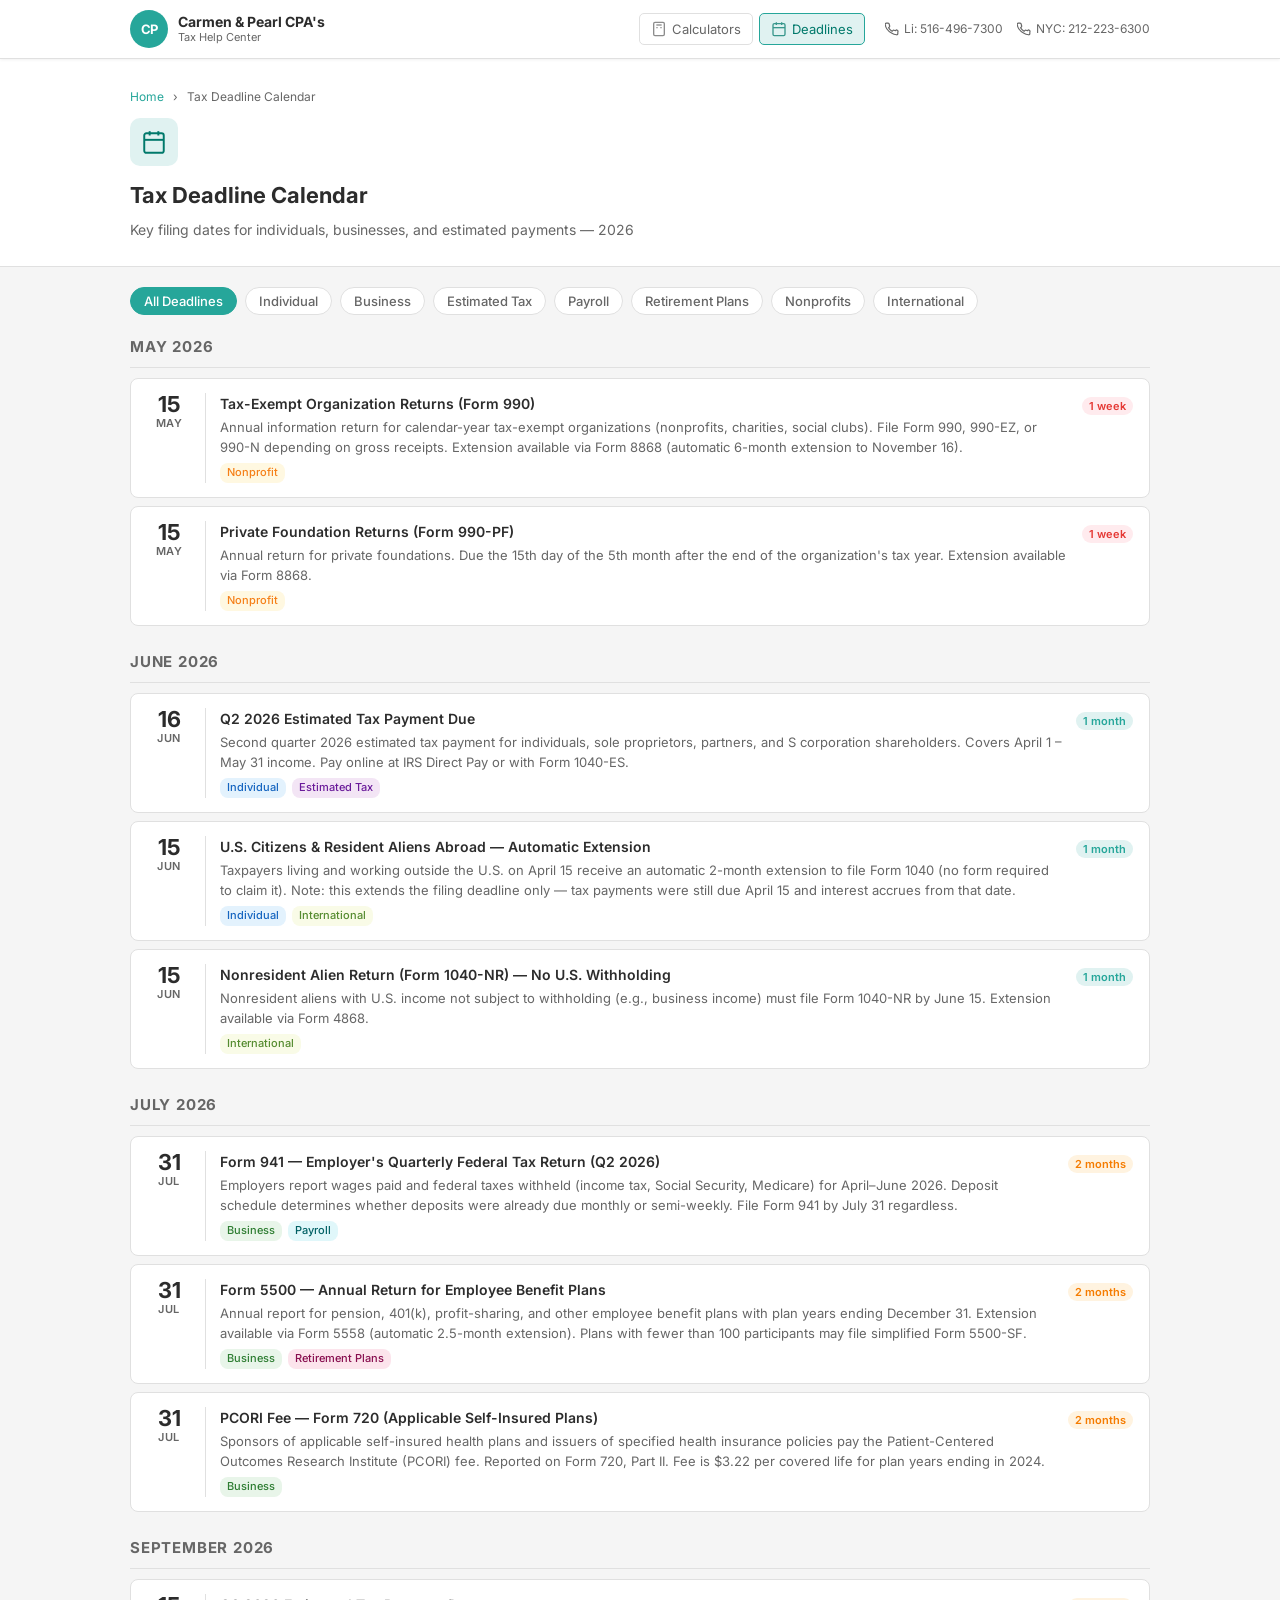
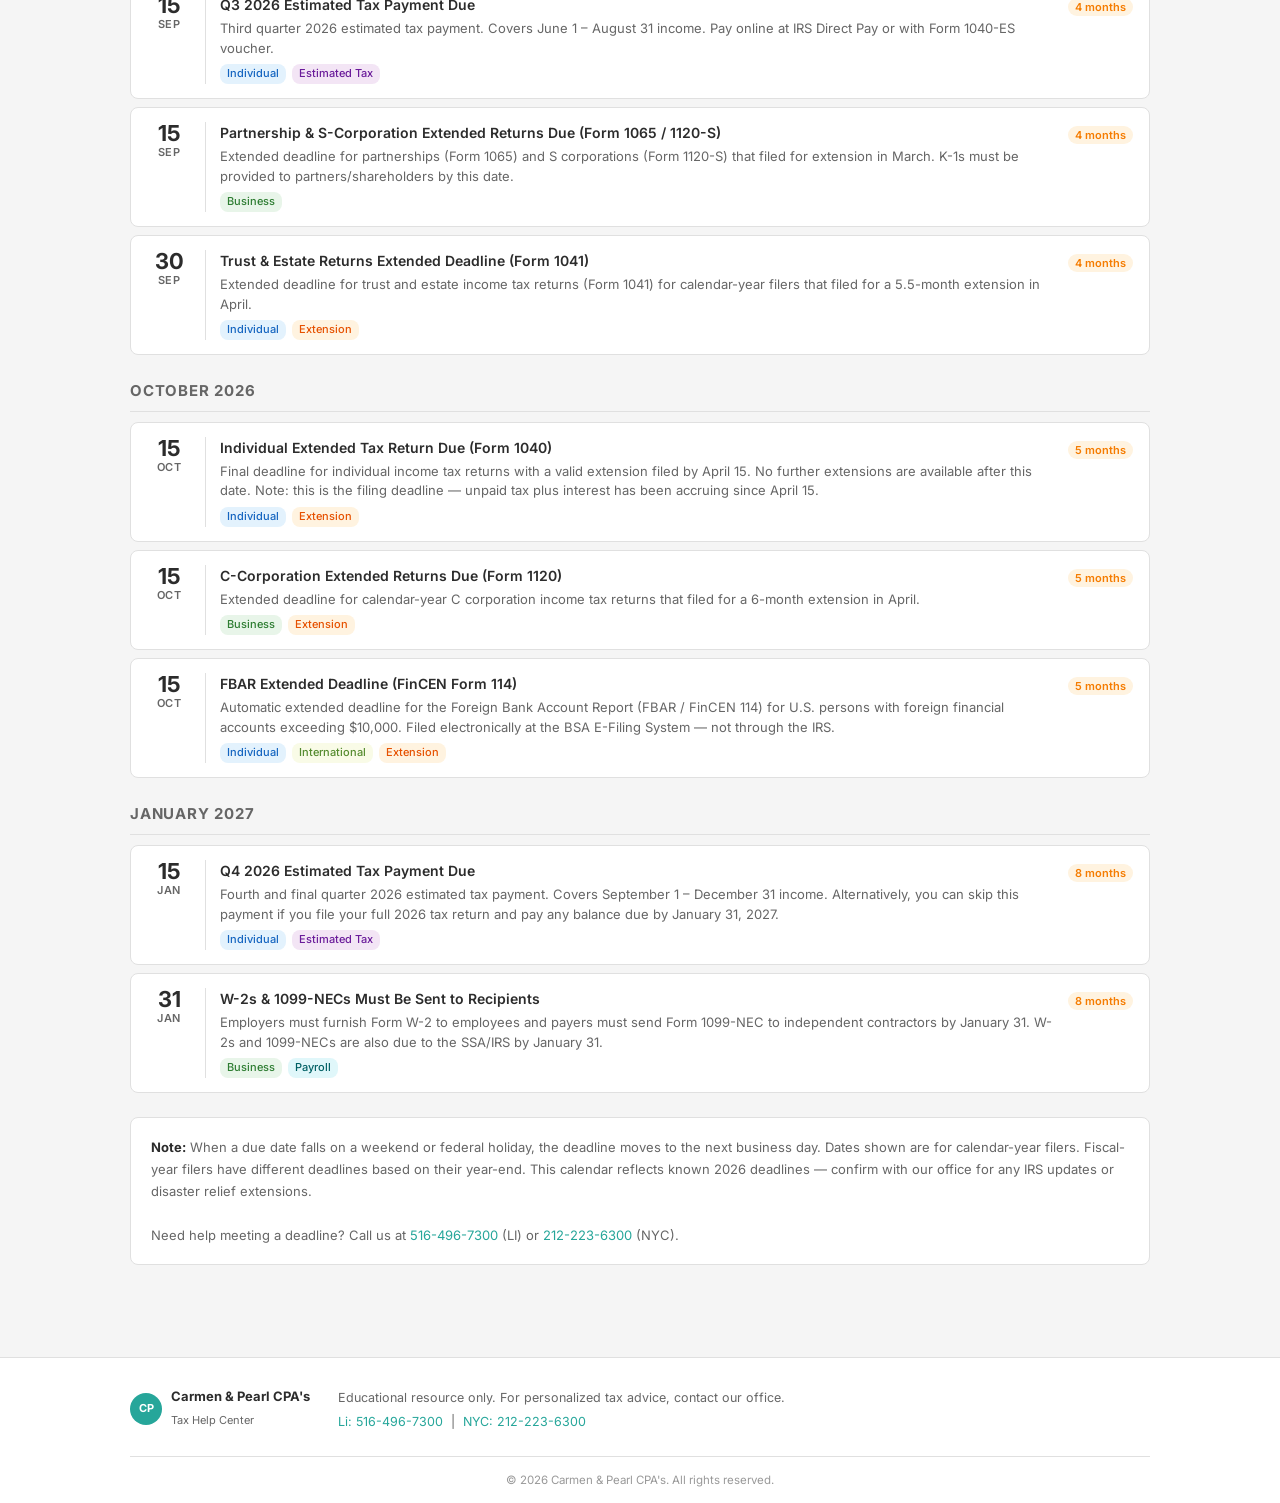
==== deadlines.html @ 605d5547 "Initial commit: Carmen & Pearl CPA's Tax Help Center Full static site — 11 pages, 73 Q&As, 4 interac" ====
<!DOCTYPE html>
<html lang="en">
<head>
  <meta charset="UTF-8">
  <meta name="viewport" content="width=device-width, initial-scale=1.0">
  <title>Tax Deadlines | Carmen & Pearl CPA's</title>
  <link rel="preconnect" href="https://fonts.googleapis.com">
  <link href="https://fonts.googleapis.com/css2?family=Inter:ital,wght@0,400;0,500;0,600;0,700;1,400&display=swap" rel="stylesheet">
  <link rel="stylesheet" href="css/styles.css">
</head>
<body>
  <header class="site-header">
    <div class="header-inner">
      <a href="index.html" class="header-logo">
        <div class="logo-mark">CP</div>
        <div class="logo-text"><span class="logo-name">Carmen &amp; Pearl CPA's</span><span class="logo-tagline">Tax Help Center</span></div>
      </a>
      <nav class="header-nav">
        <a href="calculators.html" class="nav-link"><svg width="16" height="16" viewBox="0 0 24 24" fill="none" stroke="currentColor" stroke-width="2"><rect x="4" y="2" width="16" height="20" rx="2"/><line x1="8" y1="6" x2="16" y2="6"/><line x1="8" y1="10" x2="10" y2="10"/><line x1="14" y1="10" x2="16" y2="10"/></svg> Calculators</a>
        <a href="deadlines.html" class="nav-link" style="background:var(--primary-light);color:var(--primary-dark);border-color:var(--primary)"><svg width="16" height="16" viewBox="0 0 24 24" fill="none" stroke="currentColor" stroke-width="2"><rect x="3" y="4" width="18" height="18" rx="2"/><line x1="16" y1="2" x2="16" y2="6"/><line x1="8" y1="2" x2="8" y2="6"/><line x1="3" y1="10" x2="21" y2="10"/></svg> Deadlines</a>
      </nav>
      <div class="header-phones">
        <a href="tel:5164967300" class="phone-link"><svg width="14" height="14" viewBox="0 0 24 24" fill="none" stroke="currentColor" stroke-width="2"><path d="M22 16.92v3a2 2 0 01-2.18 2 19.79 19.79 0 01-8.63-3.07A19.5 19.5 0 013.32 12a19.79 19.79 0 01-3.07-8.67A2 2 0 012.23 2h3a2 2 0 012 1.72c.127.96.361 1.903.7 2.81a2 2 0 01-.45 2.11L6.09 9.91a16 16 0 006 6l1.27-1.27a2 2 0 012.11-.45c.907.339 1.85.573 2.81.7A2 2 0 0122 16.92z"/></svg> Li: 516-496-7300</a>
        <a href="tel:2122236300" class="phone-link"><svg width="14" height="14" viewBox="0 0 24 24" fill="none" stroke="currentColor" stroke-width="2"><path d="M22 16.92v3a2 2 0 01-2.18 2 19.79 19.79 0 01-8.63-3.07A19.5 19.5 0 013.32 12a19.79 19.79 0 01-3.07-8.67A2 2 0 012.23 2h3a2 2 0 012 1.72c.127.96.361 1.903.7 2.81a2 2 0 01-.45 2.11L6.09 9.91a16 16 0 006 6l1.27-1.27a2 2 0 012.11-.45c.907.339 1.85.573 2.81.7A2 2 0 0122 16.92z"/></svg> NYC: 212-223-6300</a>
      </div>
    </div>
  </header>

  <div class="page-hero">
    <div class="container">
      <div class="breadcrumb"><a href="index.html">Home</a> <span>›</span> Tax Deadline Calendar</div>
      <div class="page-hero-icon"><svg width="26" height="26" viewBox="0 0 24 24" fill="none" stroke="currentColor" stroke-width="1.8"><rect x="3" y="4" width="18" height="18" rx="2"/><line x1="16" y1="2" x2="16" y2="6"/><line x1="8" y1="2" x2="8" y2="6"/><line x1="3" y1="10" x2="21" y2="10"/></svg></div>
      <h1>Tax Deadline Calendar</h1>
      <p>Key filing dates for individuals, businesses, and estimated payments — 2026</p>
    </div>
  </div>

  <main class="deadlines-page">
    <div class="container">

      <div class="deadlines-filter">
        <button class="filter-btn active" onclick="filterDeadlines('all', this)">All Deadlines</button>
        <button class="filter-btn" onclick="filterDeadlines('individual', this)">Individual</button>
        <button class="filter-btn" onclick="filterDeadlines('business', this)">Business</button>
        <button class="filter-btn" onclick="filterDeadlines('estimated', this)">Estimated Tax</button>
        <button class="filter-btn" onclick="filterDeadlines('payroll', this)">Payroll</button>
        <button class="filter-btn" onclick="filterDeadlines('retirement', this)">Retirement Plans</button>
        <button class="filter-btn" onclick="filterDeadlines('nonprofit', this)">Nonprofits</button>
        <button class="filter-btn" onclick="filterDeadlines('international', this)">International</button>
      </div>

      <!-- MAY 2026 -->
      <div class="deadlines-month">
        <h2>May 2026</h2>

        <div class="full-deadline-card">
          <div class="fdl-date"><div class="fdl-day">15</div><div class="fdl-month">May</div></div>
          <div class="fdl-divider"></div>
          <div class="fdl-content">
            <h3>Tax-Exempt Organization Returns (Form 990)</h3>
            <p>Annual information return for calendar-year tax-exempt organizations (nonprofits, charities, social clubs). File Form 990, 990-EZ, or 990-N depending on gross receipts. Extension available via Form 8868 (automatic 6-month extension to November 16).</p>
            <div class="fdl-tags">
              <span class="fdl-tag nonprofit">Nonprofit</span>
            </div>
          </div>
          <div class="fdl-urgency"><span class="deadline-badge urgent">1 week</span></div>
        </div>

        <div class="full-deadline-card">
          <div class="fdl-date"><div class="fdl-day">15</div><div class="fdl-month">May</div></div>
          <div class="fdl-divider"></div>
          <div class="fdl-content">
            <h3>Private Foundation Returns (Form 990-PF)</h3>
            <p>Annual return for private foundations. Due the 15th day of the 5th month after the end of the organization's tax year. Extension available via Form 8868.</p>
            <div class="fdl-tags">
              <span class="fdl-tag nonprofit">Nonprofit</span>
            </div>
          </div>
          <div class="fdl-urgency"><span class="deadline-badge urgent">1 week</span></div>
        </div>
      </div>

      <!-- JUNE 2026 -->
      <div class="deadlines-month">
        <h2>June 2026</h2>

        <div class="full-deadline-card">
          <div class="fdl-date"><div class="fdl-day">16</div><div class="fdl-month">Jun</div></div>
          <div class="fdl-divider"></div>
          <div class="fdl-content">
            <h3>Q2 2026 Estimated Tax Payment Due</h3>
            <p>Second quarter 2026 estimated tax payment for individuals, sole proprietors, partners, and S corporation shareholders. Covers April 1 – May 31 income. Pay online at IRS Direct Pay or with Form 1040-ES.</p>
            <div class="fdl-tags">
              <span class="fdl-tag individual">Individual</span>
              <span class="fdl-tag estimated">Estimated Tax</span>
            </div>
          </div>
          <div class="fdl-urgency"><span class="deadline-badge soon">1 month</span></div>
        </div>

        <div class="full-deadline-card">
          <div class="fdl-date"><div class="fdl-day">15</div><div class="fdl-month">Jun</div></div>
          <div class="fdl-divider"></div>
          <div class="fdl-content">
            <h3>U.S. Citizens &amp; Resident Aliens Abroad — Automatic Extension</h3>
            <p>Taxpayers living and working outside the U.S. on April 15 receive an automatic 2-month extension to file Form 1040 (no form required to claim it). Note: this extends the filing deadline only — tax payments were still due April 15 and interest accrues from that date.</p>
            <div class="fdl-tags">
              <span class="fdl-tag individual">Individual</span>
              <span class="fdl-tag international">International</span>
            </div>
          </div>
          <div class="fdl-urgency"><span class="deadline-badge soon">1 month</span></div>
        </div>

        <div class="full-deadline-card">
          <div class="fdl-date"><div class="fdl-day">15</div><div class="fdl-month">Jun</div></div>
          <div class="fdl-divider"></div>
          <div class="fdl-content">
            <h3>Nonresident Alien Return (Form 1040-NR) — No U.S. Withholding</h3>
            <p>Nonresident aliens with U.S. income not subject to withholding (e.g., business income) must file Form 1040-NR by June 15. Extension available via Form 4868.</p>
            <div class="fdl-tags">
              <span class="fdl-tag international">International</span>
            </div>
          </div>
          <div class="fdl-urgency"><span class="deadline-badge soon">1 month</span></div>
        </div>
      </div>

      <!-- JULY 2026 -->
      <div class="deadlines-month">
        <h2>July 2026</h2>

        <div class="full-deadline-card">
          <div class="fdl-date"><div class="fdl-day">31</div><div class="fdl-month">Jul</div></div>
          <div class="fdl-divider"></div>
          <div class="fdl-content">
            <h3>Form 941 — Employer's Quarterly Federal Tax Return (Q2 2026)</h3>
            <p>Employers report wages paid and federal taxes withheld (income tax, Social Security, Medicare) for April–June 2026. Deposit schedule determines whether deposits were already due monthly or semi-weekly. File Form 941 by July 31 regardless.</p>
            <div class="fdl-tags">
              <span class="fdl-tag business">Business</span>
              <span class="fdl-tag payroll">Payroll</span>
            </div>
          </div>
          <div class="fdl-urgency"><span class="deadline-badge warning">2 months</span></div>
        </div>

        <div class="full-deadline-card">
          <div class="fdl-date"><div class="fdl-day">31</div><div class="fdl-month">Jul</div></div>
          <div class="fdl-divider"></div>
          <div class="fdl-content">
            <h3>Form 5500 — Annual Return for Employee Benefit Plans</h3>
            <p>Annual report for pension, 401(k), profit-sharing, and other employee benefit plans with plan years ending December 31. Extension available via Form 5558 (automatic 2.5-month extension). Plans with fewer than 100 participants may file simplified Form 5500-SF.</p>
            <div class="fdl-tags">
              <span class="fdl-tag business">Business</span>
              <span class="fdl-tag retirement">Retirement Plans</span>
            </div>
          </div>
          <div class="fdl-urgency"><span class="deadline-badge warning">2 months</span></div>
        </div>

        <div class="full-deadline-card">
          <div class="fdl-date"><div class="fdl-day">31</div><div class="fdl-month">Jul</div></div>
          <div class="fdl-divider"></div>
          <div class="fdl-content">
            <h3>PCORI Fee — Form 720 (Applicable Self-Insured Plans)</h3>
            <p>Sponsors of applicable self-insured health plans and issuers of specified health insurance policies pay the Patient-Centered Outcomes Research Institute (PCORI) fee. Reported on Form 720, Part II. Fee is $3.22 per covered life for plan years ending in 2024.</p>
            <div class="fdl-tags">
              <span class="fdl-tag business">Business</span>
            </div>
          </div>
          <div class="fdl-urgency"><span class="deadline-badge warning">2 months</span></div>
        </div>
      </div>

      <!-- SEPTEMBER 2026 -->
      <div class="deadlines-month">
        <h2>September 2026</h2>

        <div class="full-deadline-card">
          <div class="fdl-date"><div class="fdl-day">15</div><div class="fdl-month">Sep</div></div>
          <div class="fdl-divider"></div>
          <div class="fdl-content">
            <h3>Q3 2026 Estimated Tax Payment Due</h3>
            <p>Third quarter 2026 estimated tax payment. Covers June 1 – August 31 income. Pay online at IRS Direct Pay or with Form 1040-ES voucher.</p>
            <div class="fdl-tags">
              <span class="fdl-tag individual">Individual</span>
              <span class="fdl-tag estimated">Estimated Tax</span>
            </div>
          </div>
          <div class="fdl-urgency"><span class="deadline-badge warning">4 months</span></div>
        </div>

        <div class="full-deadline-card">
          <div class="fdl-date"><div class="fdl-day">15</div><div class="fdl-month">Sep</div></div>
          <div class="fdl-divider"></div>
          <div class="fdl-content">
            <h3>Partnership &amp; S-Corporation Extended Returns Due (Form 1065 / 1120-S)</h3>
            <p>Extended deadline for partnerships (Form 1065) and S corporations (Form 1120-S) that filed for extension in March. K-1s must be provided to partners/shareholders by this date.</p>
            <div class="fdl-tags">
              <span class="fdl-tag business">Business</span>
            </div>
          </div>
          <div class="fdl-urgency"><span class="deadline-badge warning">4 months</span></div>
        </div>

        <div class="full-deadline-card">
          <div class="fdl-date"><div class="fdl-day">30</div><div class="fdl-month">Sep</div></div>
          <div class="fdl-divider"></div>
          <div class="fdl-content">
            <h3>Trust &amp; Estate Returns Extended Deadline (Form 1041)</h3>
            <p>Extended deadline for trust and estate income tax returns (Form 1041) for calendar-year filers that filed for a 5.5-month extension in April.</p>
            <div class="fdl-tags">
              <span class="fdl-tag individual">Individual</span>
              <span class="fdl-tag extension">Extension</span>
            </div>
          </div>
          <div class="fdl-urgency"><span class="deadline-badge warning">4 months</span></div>
        </div>
      </div>

      <!-- OCTOBER 2026 -->
      <div class="deadlines-month">
        <h2>October 2026</h2>

        <div class="full-deadline-card">
          <div class="fdl-date"><div class="fdl-day">15</div><div class="fdl-month">Oct</div></div>
          <div class="fdl-divider"></div>
          <div class="fdl-content">
            <h3>Individual Extended Tax Return Due (Form 1040)</h3>
            <p>Final deadline for individual income tax returns with a valid extension filed by April 15. No further extensions are available after this date. Note: this is the filing deadline — unpaid tax plus interest has been accruing since April 15.</p>
            <div class="fdl-tags">
              <span class="fdl-tag individual">Individual</span>
              <span class="fdl-tag extension">Extension</span>
            </div>
          </div>
          <div class="fdl-urgency"><span class="deadline-badge warning">5 months</span></div>
        </div>

        <div class="full-deadline-card">
          <div class="fdl-date"><div class="fdl-day">15</div><div class="fdl-month">Oct</div></div>
          <div class="fdl-divider"></div>
          <div class="fdl-content">
            <h3>C-Corporation Extended Returns Due (Form 1120)</h3>
            <p>Extended deadline for calendar-year C corporation income tax returns that filed for a 6-month extension in April.</p>
            <div class="fdl-tags">
              <span class="fdl-tag business">Business</span>
              <span class="fdl-tag extension">Extension</span>
            </div>
          </div>
          <div class="fdl-urgency"><span class="deadline-badge warning">5 months</span></div>
        </div>

        <div class="full-deadline-card">
          <div class="fdl-date"><div class="fdl-day">15</div><div class="fdl-month">Oct</div></div>
          <div class="fdl-divider"></div>
          <div class="fdl-content">
            <h3>FBAR Extended Deadline (FinCEN Form 114)</h3>
            <p>Automatic extended deadline for the Foreign Bank Account Report (FBAR / FinCEN 114) for U.S. persons with foreign financial accounts exceeding $10,000. Filed electronically at the BSA E-Filing System — not through the IRS.</p>
            <div class="fdl-tags">
              <span class="fdl-tag individual">Individual</span>
              <span class="fdl-tag international">International</span>
              <span class="fdl-tag extension">Extension</span>
            </div>
          </div>
          <div class="fdl-urgency"><span class="deadline-badge warning">5 months</span></div>
        </div>
      </div>

      <!-- JANUARY 2027 -->
      <div class="deadlines-month">
        <h2>January 2027</h2>

        <div class="full-deadline-card">
          <div class="fdl-date"><div class="fdl-day">15</div><div class="fdl-month">Jan</div></div>
          <div class="fdl-divider"></div>
          <div class="fdl-content">
            <h3>Q4 2026 Estimated Tax Payment Due</h3>
            <p>Fourth and final quarter 2026 estimated tax payment. Covers September 1 – December 31 income. Alternatively, you can skip this payment if you file your full 2026 tax return and pay any balance due by January 31, 2027.</p>
            <div class="fdl-tags">
              <span class="fdl-tag individual">Individual</span>
              <span class="fdl-tag estimated">Estimated Tax</span>
            </div>
          </div>
          <div class="fdl-urgency"><span class="deadline-badge warning">8 months</span></div>
        </div>

        <div class="full-deadline-card">
          <div class="fdl-date"><div class="fdl-day">31</div><div class="fdl-month">Jan</div></div>
          <div class="fdl-divider"></div>
          <div class="fdl-content">
            <h3>W-2s &amp; 1099-NECs Must Be Sent to Recipients</h3>
            <p>Employers must furnish Form W-2 to employees and payers must send Form 1099-NEC to independent contractors by January 31. W-2s and 1099-NECs are also due to the SSA/IRS by January 31.</p>
            <div class="fdl-tags">
              <span class="fdl-tag business">Business</span>
              <span class="fdl-tag payroll">Payroll</span>
            </div>
          </div>
          <div class="fdl-urgency"><span class="deadline-badge warning">8 months</span></div>
        </div>
      </div>

      <div style="background:var(--white);border:1px solid var(--border);border-radius:var(--radius);padding:18px 20px;margin-top:8px;">
        <p style="font-size:13px;color:var(--text-muted);line-height:1.7">
          <strong style="color:var(--text)">Note:</strong> When a due date falls on a weekend or federal holiday, the deadline moves to the next business day. Dates shown are for calendar-year filers. Fiscal-year filers have different deadlines based on their year-end. This calendar reflects known 2026 deadlines — confirm with our office for any IRS updates or disaster relief extensions.
          <br><br>
          Need help meeting a deadline? Call us at <a href="tel:5164967300" style="color:var(--primary)">516-496-7300</a> (LI) or <a href="tel:2122236300" style="color:var(--primary)">212-223-6300</a> (NYC).
        </p>
      </div>

    </div>
  </main>

  <footer class="site-footer">
    <div class="container">
      <div class="footer-inner">
        <div class="footer-logo"><div class="logo-mark small">CP</div><div><strong>Carmen &amp; Pearl CPA's</strong><span>Tax Help Center</span></div></div>
        <div class="footer-info"><p>Educational resource only. For personalized tax advice, contact our office.</p><p><a href="tel:5164967300">Li: 516-496-7300</a> &nbsp;|&nbsp; <a href="tel:2122236300">NYC: 212-223-6300</a></p></div>
      </div>
      <div class="footer-bottom"><p>© 2026 Carmen &amp; Pearl CPA's. All rights reserved.</p></div>
    </div>
  </footer>

  <script src="js/main.js"></script>
</body>
</html>
---- css/styles.css ----
/* ============================================
   Variables & Reset
   ============================================ */
:root {
  --primary: #26a69a;
  --primary-light: #e0f2f1;
  --primary-dark: #00796b;
  --bg: #f5f5f5;
  --white: #ffffff;
  --text: #2c2c2c;
  --text-muted: #666666;
  --text-light: #999999;
  --border: #e0e0e0;
  --shadow: 0 1px 4px rgba(0,0,0,0.08);
  --shadow-hover: 0 4px 14px rgba(0,0,0,0.12);
  --urgent: #e53935;
  --urgent-bg: #ffebee;
  --warning: #f57c00;
  --warning-bg: #fff3e0;
  --soon: #26a69a;
  --soon-bg: #e0f2f1;
  --radius: 8px;
  --radius-sm: 5px;
  --font: 'Inter', -apple-system, BlinkMacSystemFont, 'Segoe UI', sans-serif;
}

*, *::before, *::after { margin: 0; padding: 0; box-sizing: border-box; }

body {
  font-family: var(--font);
  background: var(--bg);
  color: var(--text);
  line-height: 1.6;
  font-size: 15px;
}

a { text-decoration: none; color: inherit; }
button { font-family: var(--font); cursor: pointer; border: none; background: none; }

/* ============================================
   Header
   ============================================ */
.site-header {
  background: var(--white);
  border-bottom: 1px solid var(--border);
  position: sticky;
  top: 0;
  z-index: 100;
  box-shadow: 0 1px 3px rgba(0,0,0,0.06);
}

.header-inner {
  max-width: 1060px;
  margin: 0 auto;
  padding: 10px 20px;
  display: flex;
  align-items: center;
  gap: 20px;
}

.header-logo {
  display: flex;
  align-items: center;
  gap: 10px;
  flex-shrink: 0;
}

.logo-mark {
  width: 38px;
  height: 38px;
  background: var(--primary);
  color: #fff;
  border-radius: 50%;
  display: flex;
  align-items: center;
  justify-content: center;
  font-weight: 700;
  font-size: 13px;
  letter-spacing: -0.5px;
  flex-shrink: 0;
}
.logo-mark.small { width: 32px; height: 32px; font-size: 11px; }

.logo-text {
  display: flex;
  flex-direction: column;
  line-height: 1.2;
}
.logo-name { font-weight: 700; font-size: 14px; color: var(--text); }
.logo-tagline { font-size: 11px; color: var(--text-muted); }

.header-nav {
  display: flex;
  align-items: center;
  gap: 6px;
  margin-left: auto;
}

.nav-link {
  display: flex;
  align-items: center;
  gap: 5px;
  padding: 5px 11px;
  border-radius: var(--radius-sm);
  font-size: 13px;
  color: var(--text-muted);
  border: 1px solid var(--border);
  transition: background .15s, color .15s, border-color .15s;
}
.nav-link svg { opacity: .75; }
.nav-link:hover { background: var(--primary-light); color: var(--primary-dark); border-color: var(--primary); }

.header-phones {
  display: flex;
  align-items: center;
  gap: 14px;
  flex-shrink: 0;
}

.phone-link {
  display: flex;
  align-items: center;
  gap: 5px;
  font-size: 12px;
  color: var(--text-muted);
  white-space: nowrap;
}
.phone-link:hover { color: var(--primary); }

/* ============================================
   Hero
   ============================================ */
.hero {
  background: var(--white);
  padding: 44px 20px 38px;
  text-align: center;
  border-bottom: 1px solid var(--border);
}

.hero-inner { max-width: 580px; margin: 0 auto; }

.hero h1 {
  font-size: 27px;
  font-weight: 600;
  color: var(--text);
  margin-bottom: 10px;
  line-height: 1.3;
}

.hero-subtitle {
  font-size: 14px;
  color: var(--text-muted);
  margin-bottom: 6px;
  line-height: 1.7;
}

.hero-tagline {
  font-size: 13px;
  color: var(--primary);
  font-style: italic;
  margin-bottom: 22px;
}

.search-container {
  position: relative;
  max-width: 460px;
  margin: 0 auto;
}

.search-box {
  display: flex;
  align-items: center;
  gap: 9px;
  background: var(--white);
  border: 1.5px solid var(--border);
  border-radius: 8px;
  padding: 9px 15px;
  box-shadow: 0 2px 6px rgba(0,0,0,0.05);
  transition: border-color .15s, box-shadow .15s;
}
.search-box:focus-within {
  border-color: var(--primary);
  box-shadow: 0 0 0 3px rgba(38,166,154,.15);
}

.search-icon { flex-shrink: 0; color: var(--text-light); }

.search-box input {
  border: none;
  outline: none;
  font-size: 14px;
  width: 100%;
  color: var(--text);
  font-family: var(--font);
  background: transparent;
}
.search-box input::placeholder { color: var(--text-light); }

.search-results {
  position: absolute;
  top: calc(100% + 4px);
  left: 0; right: 0;
  background: var(--white);
  border: 1px solid var(--border);
  border-radius: var(--radius);
  box-shadow: var(--shadow-hover);
  z-index: 200;
  max-height: 380px;
  overflow-y: auto;
  text-align: left;
}
.search-results.hidden { display: none; }

.search-result-item {
  display: block;
  padding: 11px 15px;
  border-bottom: 1px solid #f0f0f0;
  transition: background .1s;
}
.search-result-item:last-child { border-bottom: none; }
.search-result-item:hover { background: var(--primary-light); }
.search-result-category {
  font-size: 10px;
  color: var(--primary);
  font-weight: 600;
  text-transform: uppercase;
  letter-spacing: .6px;
  margin-bottom: 2px;
}
.search-result-title { font-size: 13px; color: var(--text); font-weight: 500; }
.search-no-results { padding: 16px; text-align: center; color: var(--text-muted); font-size: 14px; }

/* ============================================
   Main Layout
   ============================================ */
.main-content { padding: 22px 0 52px; }

.container {
  max-width: 1060px;
  margin: 0 auto;
  padding: 0 20px;
}

/* ============================================
   Topic Cards
   ============================================ */
.topic-grid {
  display: grid;
  grid-template-columns: 1fr 1fr;
  gap: 10px;
  margin-bottom: 12px;
}

.topic-card {
  display: flex;
  align-items: flex-start;
  gap: 13px;
  background: var(--white);
  border: 1px solid var(--border);
  border-radius: var(--radius);
  padding: 15px 16px;
  transition: box-shadow .15s, border-color .15s;
}
.topic-card:hover { box-shadow: var(--shadow-hover); border-color: #b2dfdb; }
.topic-card--full { grid-column: 1 / -1; max-width: calc(50% - 5px); }

.topic-card-icon {
  width: 36px;
  height: 36px;
  background: var(--primary-light);
  border-radius: 8px;
  display: flex;
  align-items: center;
  justify-content: center;
  flex-shrink: 0;
  color: var(--primary-dark);
  margin-top: 1px;
}

.topic-card-content { flex: 1; min-width: 0; }

.topic-card-title {
  font-size: 14px;
  font-weight: 600;
  color: var(--text);
  margin-bottom: 4px;
  display: flex;
  justify-content: space-between;
  align-items: flex-start;
  gap: 8px;
}

.chevron {
  font-size: 17px;
  color: var(--text-light);
  font-weight: 400;
  flex-shrink: 0;
  line-height: 1;
  margin-top: 1px;
}

.topic-card-desc {
  font-size: 12.5px;
  color: var(--text-muted);
  line-height: 1.5;
  margin-bottom: 8px;
}

.topic-count {
  display: inline-block;
  background: #f0f0f0;
  color: var(--text-muted);
  font-size: 11px;
  padding: 2px 8px;
  border-radius: 10px;
  font-weight: 500;
}

/* ============================================
   Feature Sections (Calculators, Calendar)
   ============================================ */
.feature-section {
  background: var(--white);
  border: 1px solid var(--border);
  border-radius: var(--radius);
  margin-bottom: 12px;
  overflow: hidden;
}

.feature-header {
  display: flex;
  align-items: center;
  justify-content: space-between;
  padding: 14px 16px;
  width: 100%;
  transition: background .1s;
}
.feature-header:hover { background: #fafafa; }

.feature-title {
  display: flex;
  align-items: center;
  gap: 9px;
  color: var(--primary);
}
.feature-title a {
  font-size: 15px;
  font-weight: 600;
  color: var(--text);
}
.feature-title a:hover { color: var(--primary); }

.expand-icon {
  color: var(--text-muted);
  transition: transform .2s;
  flex-shrink: 0;
}
.expand-icon.rotated { transform: rotate(180deg); }

.feature-content {
  padding: 0 16px 14px;
  border-top: 1px solid #f5f5f5;
}
.feature-content p { font-size: 14px; color: var(--text-muted); margin-top: 12px; }

.calc-link {
  font-weight: 500;
  font-size: 14px;
}
.calc-link:hover { text-decoration: underline; }
.calc-link.brackets   { color: #1976d2; }
.calc-link.withholding { color: #388e3c; }
.calc-link.self-emp   { color: #f57c00; }
.calc-link.estimated  { color: #7b1fa2; }
.calc-link.credits    { color: var(--primary-dark); }

.feature-desc { color: var(--text-muted); font-size: 13.5px; }

.btn-link {
  display: inline-block;
  margin-top: 8px;
  color: var(--primary);
  font-weight: 500;
  font-size: 13.5px;
}
.btn-link:hover { text-decoration: underline; }

/* ============================================
   Upcoming Deadlines
   ============================================ */
.deadlines-section {
  background: var(--white);
  border: 1px solid var(--border);
  border-radius: var(--radius);
  padding: 18px 16px;
  margin-bottom: 12px;
}

.section-label {
  display: flex;
  align-items: center;
  gap: 7px;
  font-size: 11px;
  font-weight: 700;
  text-transform: uppercase;
  letter-spacing: 1.2px;
  color: var(--primary);
  margin-bottom: 14px;
}

.section-dot {
  width: 8px;
  height: 8px;
  background: var(--primary);
  border-radius: 50%;
  display: inline-block;
}

.deadlines-grid {
  display: grid;
  grid-template-columns: 1fr 1fr 1fr;
  gap: 10px;
  margin-bottom: 14px;
}

.deadline-card {
  display: flex;
  align-items: center;
  gap: 9px;
  background: #fafafa;
  border: 1px solid var(--border);
  border-radius: var(--radius-sm);
  padding: 9px 11px;
}

.deadline-icon {
  width: 30px;
  height: 30px;
  border-radius: 6px;
  display: flex;
  align-items: center;
  justify-content: center;
  flex-shrink: 0;
}
.dl-doc   { background: #e3f2fd; color: #1565c0; }
.dl-est   { background: #e8f5e9; color: #2e7d32; }
.dl-intl  { background: #fce4ec; color: #c62828; }
.dl-ret   { background: #f3e5f5; color: #6a1b9a; }
.dl-health { background: #fff3e0; color: #e65100; }

.deadline-info { flex: 1; min-width: 0; }
.deadline-name { font-size: 11.5px; font-weight: 500; color: var(--text); line-height: 1.35; }
.deadline-date { font-size: 11px; color: var(--text-muted); margin-top: 1px; }

.deadline-badge {
  flex-shrink: 0;
  font-size: 11px;
  font-weight: 600;
  padding: 2px 7px;
  border-radius: 10px;
  white-space: nowrap;
}
.deadline-badge.urgent  { background: var(--urgent-bg);  color: var(--urgent);  }
.deadline-badge.soon    { background: var(--soon-bg);    color: var(--soon);    }
.deadline-badge.warning { background: var(--warning-bg); color: var(--warning); }

.view-all-link { font-size: 13px; color: var(--primary); font-weight: 500; }
.view-all-link:hover { text-decoration: underline; }

/* ============================================
   FAQ / Common Questions
   ============================================ */
.faq-section { margin-top: 6px; }

.faq-section h2 {
  font-size: 19px;
  font-weight: 600;
  color: var(--text);
  margin-bottom: 12px;
  display: flex;
  align-items: center;
  gap: 9px;
}

.faq-icon {
  width: 26px;
  height: 26px;
  background: var(--primary-light);
  color: var(--primary-dark);
  border-radius: 50%;
  display: inline-flex;
  align-items: center;
  justify-content: center;
  font-size: 14px;
  font-weight: 700;
  flex-shrink: 0;
}

.faq-grid {
  display: grid;
  grid-template-columns: 1fr 1fr;
  gap: 9px;
}

.faq-card {
  display: flex;
  align-items: center;
  justify-content: space-between;
  gap: 10px;
  background: var(--white);
  border: 1px solid var(--border);
  border-radius: var(--radius);
  padding: 13px 15px;
  font-size: 13.5px;
  color: var(--text);
  transition: box-shadow .15s, border-color .15s;
  line-height: 1.4;
}
.faq-card:hover { box-shadow: var(--shadow-hover); border-color: #b2dfdb; }
.faq-card strong { font-weight: 600; }
.faq-highlight-teal strong { color: var(--primary); }
.faq-highlight-orange strong { color: var(--warning); }

.faq-arrow { font-size: 17px; color: var(--text-light); flex-shrink: 0; }

/* ============================================
   Topic Pages — Shared
   ============================================ */
.page-hero {
  background: var(--white);
  border-bottom: 1px solid var(--border);
  padding: 28px 20px 24px;
}

.breadcrumb {
  font-size: 12px;
  color: var(--text-muted);
  margin-bottom: 12px;
}
.breadcrumb a { color: var(--primary); }
.breadcrumb a:hover { text-decoration: underline; }
.breadcrumb span { margin: 0 6px; }

.page-hero-icon {
  width: 48px; height: 48px;
  background: var(--primary-light);
  border-radius: 10px;
  display: flex; align-items: center; justify-content: center;
  color: var(--primary-dark);
  margin-bottom: 12px;
}

.page-hero h1 { font-size: 22px; font-weight: 700; margin-bottom: 6px; }
.page-hero p  { font-size: 14px; color: var(--text-muted); }
.topic-meta   { font-size: 13px; color: var(--text-muted); margin-top: 8px; }
.topic-meta span {
  display: inline-block;
  background: #f0f0f0;
  border-radius: 10px;
  padding: 2px 9px;
  font-size: 12px;
  font-weight: 500;
}

.topics-list { padding: 20px 0 52px; }

.accordion {
  background: var(--white);
  border: 1px solid var(--border);
  border-radius: var(--radius);
  margin-bottom: 8px;
  overflow: hidden;
}

.accordion-btn {
  display: flex;
  align-items: center;
  justify-content: space-between;
  gap: 12px;
  width: 100%;
  padding: 14px 16px;
  font-size: 14px;
  font-weight: 600;
  color: var(--text);
  text-align: left;
  transition: background .1s;
}
.accordion-btn:hover { background: #fafafa; }
.accordion-btn .acc-num {
  width: 22px; height: 22px;
  background: var(--primary-light);
  color: var(--primary-dark);
  border-radius: 50%;
  font-size: 11px;
  font-weight: 700;
  display: inline-flex;
  align-items: center;
  justify-content: center;
  flex-shrink: 0;
}
.accordion-btn .acc-chevron {
  color: var(--text-light);
  flex-shrink: 0;
  transition: transform .2s;
}
.accordion-btn.open .acc-chevron { transform: rotate(180deg); }

.accordion-body {
  display: none;
  padding: 0 16px 16px;
  border-top: 1px solid #f0f0f0;
}
.accordion-body.open { display: block; }
.accordion-body p  { font-size: 14px; color: var(--text-muted); line-height: 1.75; margin-top: 12px; }
.accordion-body ul { margin-top: 10px; padding-left: 20px; }
.accordion-body li { font-size: 14px; color: var(--text-muted); line-height: 1.7; margin-bottom: 3px; }
.accordion-body strong { color: var(--text); font-weight: 600; }
.accordion-body .note {
  margin-top: 12px;
  background: var(--primary-light);
  border-left: 3px solid var(--primary);
  padding: 10px 13px;
  border-radius: 0 4px 4px 0;
  font-size: 13px;
  color: var(--primary-dark);
}

/* ============================================
   Calculators Page
   ============================================ */
.calc-page { padding: 20px 0 52px; }

.calc-nav {
  display: flex;
  gap: 8px;
  flex-wrap: wrap;
  margin-bottom: 20px;
}
.calc-nav a {
  padding: 6px 14px;
  border-radius: 20px;
  border: 1.5px solid var(--border);
  font-size: 13px;
  font-weight: 500;
  color: var(--text-muted);
  transition: all .15s;
}
.calc-nav a:hover, .calc-nav a.active {
  background: var(--primary);
  color: #fff;
  border-color: var(--primary);
}

.calc-card {
  background: var(--white);
  border: 1px solid var(--border);
  border-radius: var(--radius);
  padding: 22px 24px;
  margin-bottom: 16px;
}
.calc-card h2 {
  font-size: 17px;
  font-weight: 700;
  margin-bottom: 4px;
  display: flex;
  align-items: center;
  gap: 9px;
}
.calc-card .calc-subtitle { font-size: 13px; color: var(--text-muted); margin-bottom: 20px; }

.form-row { display: grid; grid-template-columns: 1fr 1fr; gap: 16px; margin-bottom: 14px; }
.form-row.single { grid-template-columns: 1fr; }
.form-row.triple { grid-template-columns: 1fr 1fr 1fr; }

.form-group { display: flex; flex-direction: column; gap: 5px; }
.form-group label { font-size: 13px; font-weight: 500; color: var(--text); }

.form-group select,
.form-group input[type="number"],
.form-group input[type="text"] {
  padding: 8px 11px;
  border: 1.5px solid var(--border);
  border-radius: var(--radius-sm);
  font-size: 14px;
  font-family: var(--font);
  color: var(--text);
  outline: none;
  transition: border-color .15s;
}
.form-group select:focus,
.form-group input:focus {
  border-color: var(--primary);
  box-shadow: 0 0 0 2px rgba(38,166,154,.12);
}

.calc-btn {
  background: var(--primary);
  color: #fff;
  border: none;
  padding: 9px 22px;
  border-radius: var(--radius-sm);
  font-size: 14px;
  font-weight: 600;
  font-family: var(--font);
  cursor: pointer;
  transition: background .15s;
  margin-top: 6px;
}
.calc-btn:hover { background: var(--primary-dark); }

.calc-result {
  margin-top: 18px;
  padding: 16px 18px;
  background: var(--primary-light);
  border-radius: var(--radius);
  border-left: 4px solid var(--primary);
  display: none;
}
.calc-result.show { display: block; }
.calc-result h3 { font-size: 15px; font-weight: 700; color: var(--primary-dark); margin-bottom: 10px; }
.calc-result .result-row {
  display: flex;
  justify-content: space-between;
  font-size: 13.5px;
  padding: 4px 0;
  border-bottom: 1px solid rgba(38,166,154,.2);
  color: var(--text);
}
.calc-result .result-row:last-child { border-bottom: none; font-weight: 700; }
.calc-result .result-row span:last-child { font-weight: 600; color: var(--primary-dark); }
.calc-result .result-total span:last-child { color: var(--text); font-size: 16px; }

/* ============================================
   Deadlines Page
   ============================================ */
.deadlines-page { padding: 20px 0 52px; }

.deadlines-filter {
  display: flex;
  gap: 8px;
  flex-wrap: wrap;
  margin-bottom: 20px;
}
.filter-btn {
  padding: 5px 13px;
  border-radius: 20px;
  border: 1.5px solid var(--border);
  font-size: 13px;
  font-weight: 500;
  color: var(--text-muted);
  cursor: pointer;
  transition: all .15s;
  font-family: var(--font);
  background: var(--white);
}
.filter-btn:hover, .filter-btn.active {
  background: var(--primary);
  color: #fff;
  border-color: var(--primary);
}

.deadlines-month { margin-bottom: 24px; }
.deadlines-month h2 {
  font-size: 15px;
  font-weight: 700;
  color: var(--text-muted);
  text-transform: uppercase;
  letter-spacing: .8px;
  margin-bottom: 10px;
  padding-bottom: 8px;
  border-bottom: 1px solid var(--border);
}

.full-deadline-card {
  display: flex;
  align-items: flex-start;
  gap: 14px;
  background: var(--white);
  border: 1px solid var(--border);
  border-radius: var(--radius);
  padding: 14px 16px;
  margin-bottom: 8px;
  transition: box-shadow .15s;
}
.full-deadline-card:hover { box-shadow: var(--shadow-hover); }

.fdl-date {
  text-align: center;
  flex-shrink: 0;
  width: 44px;
}
.fdl-date .fdl-day   { font-size: 22px; font-weight: 700; line-height: 1; color: var(--text); }
.fdl-date .fdl-month { font-size: 11px; font-weight: 600; text-transform: uppercase; color: var(--text-muted); letter-spacing: .5px; }

.fdl-divider { width: 1px; background: var(--border); align-self: stretch; flex-shrink: 0; }

.fdl-content { flex: 1; }
.fdl-content h3 { font-size: 14px; font-weight: 600; margin-bottom: 3px; }
.fdl-content p  { font-size: 13px; color: var(--text-muted); line-height: 1.5; }

.fdl-tags { display: flex; gap: 6px; flex-wrap: wrap; margin-top: 6px; }
.fdl-tag {
  font-size: 11px;
  padding: 1px 7px;
  border-radius: 8px;
  font-weight: 500;
  background: #f0f0f0;
  color: var(--text-muted);
}
.fdl-tag.individual { background: #e3f2fd; color: #1565c0; }
.fdl-tag.business   { background: #e8f5e9; color: #2e7d32; }
.fdl-tag.estimated  { background: #f3e5f5; color: #6a1b9a; }
.fdl-tag.nonprofit  { background: #fff8e1; color: #f57f17; }
.fdl-tag.retirement { background: #fce4ec; color: #880e4f; }
.fdl-tag.payroll    { background: #e0f7fa; color: #006064; }
.fdl-tag.extension  { background: #fff3e0; color: #e65100; }
.fdl-tag.international { background: #f9fbe7; color: #558b2f; }

.fdl-urgency { flex-shrink: 0; }

/* ============================================
   Footer
   ============================================ */
.site-footer {
  background: var(--white);
  border-top: 1px solid var(--border);
  padding: 28px 0 0;
  margin-top: 40px;
}

.footer-inner {
  display: flex;
  gap: 28px;
  align-items: flex-start;
  padding-bottom: 22px;
  border-bottom: 1px solid var(--border);
}

.footer-logo {
  display: flex;
  align-items: center;
  gap: 9px;
  flex-shrink: 0;
}
.footer-logo strong { font-size: 13px; display: block; color: var(--text); }
.footer-logo span   { font-size: 11px; color: var(--text-muted); }

.footer-info { font-size: 12.5px; color: var(--text-muted); line-height: 1.9; }
.footer-info a { color: var(--primary); }
.footer-info a:hover { text-decoration: underline; }

.footer-bottom {
  padding: 14px 0;
  text-align: center;
  font-size: 11.5px;
  color: var(--text-light);
}

/* ============================================
   Responsive
   ============================================ */
@media (max-width: 820px) {
  .header-phones { display: none; }
  .topic-grid { grid-template-columns: 1fr; }
  .topic-card--full { grid-column: auto; max-width: none; }
  .deadlines-grid { grid-template-columns: 1fr 1fr; }
  .faq-grid { grid-template-columns: 1fr; }
  .form-row { grid-template-columns: 1fr; }
  .form-row.triple { grid-template-columns: 1fr; }
  .footer-inner { flex-direction: column; gap: 16px; }
}

@media (max-width: 560px) {
  .hero h1 { font-size: 21px; }
  .deadlines-grid { grid-template-columns: 1fr; }
  .header-nav .nav-link span { display: none; }
}
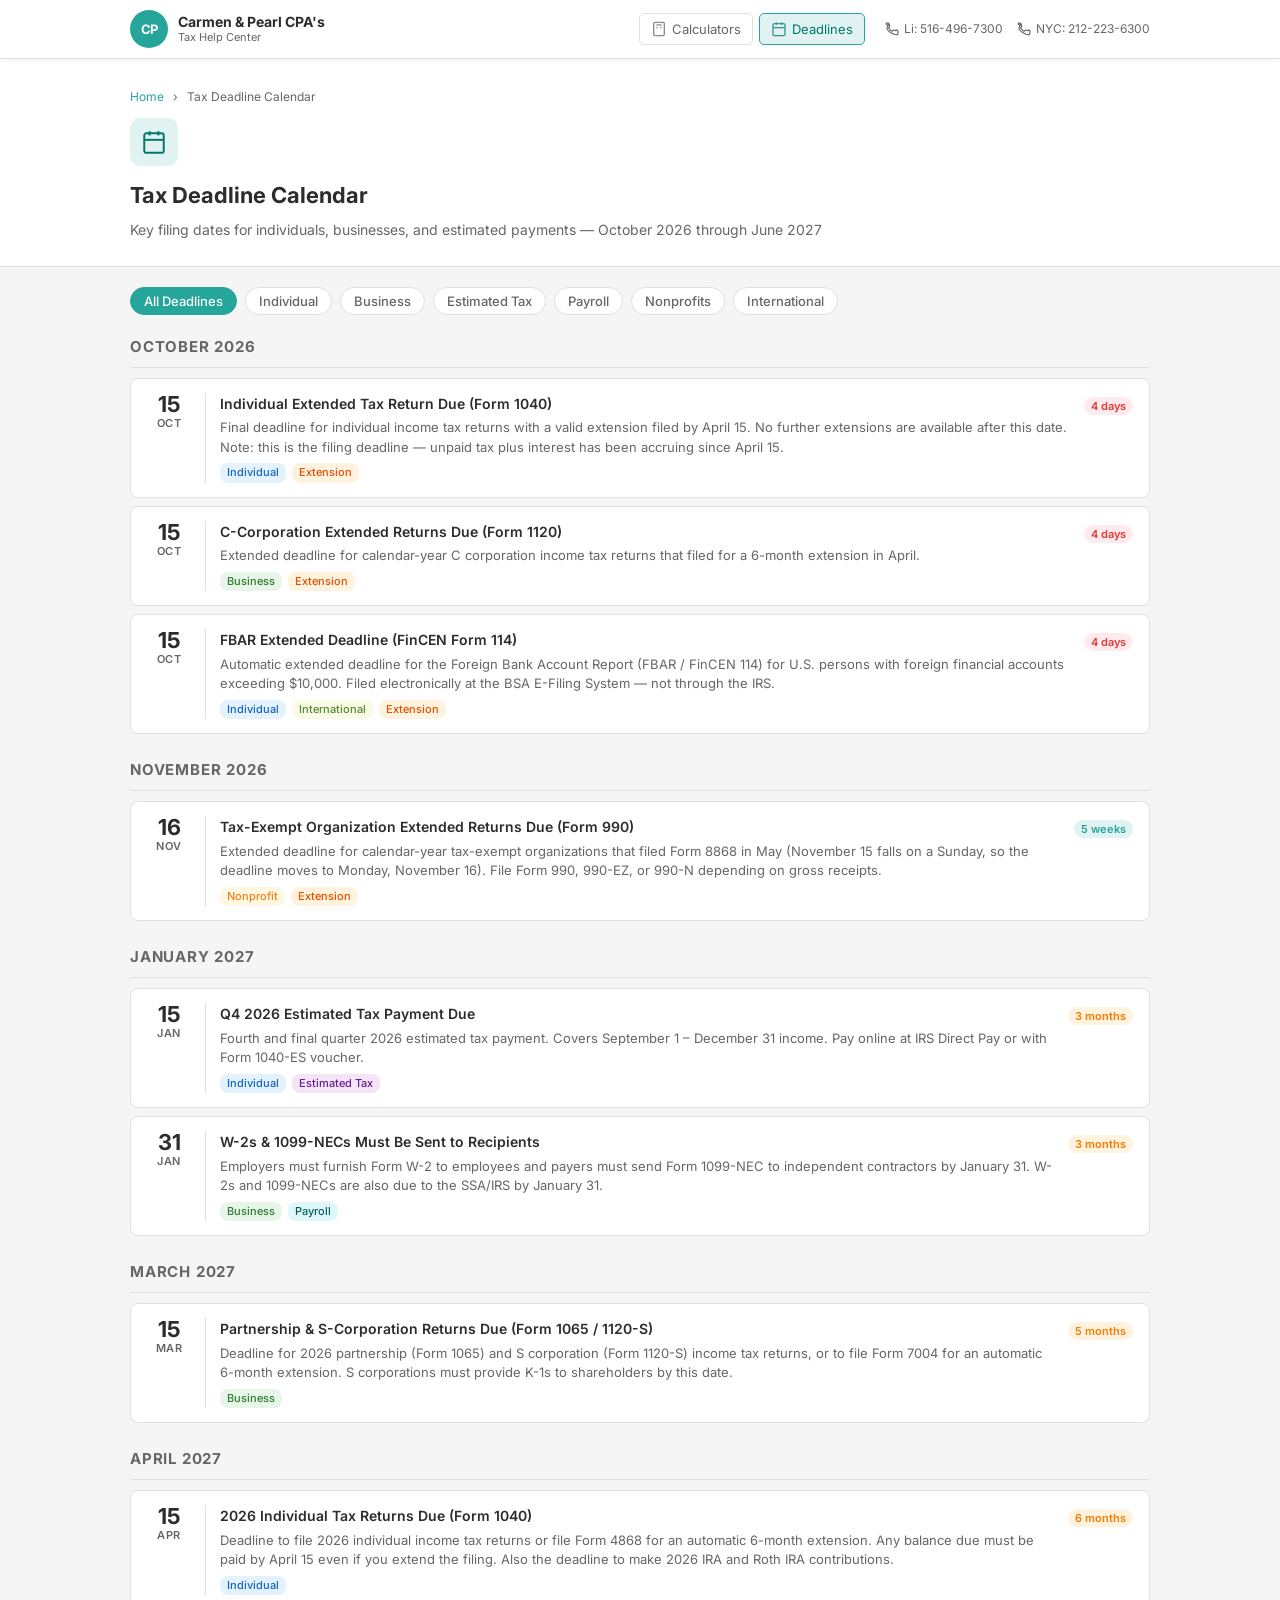
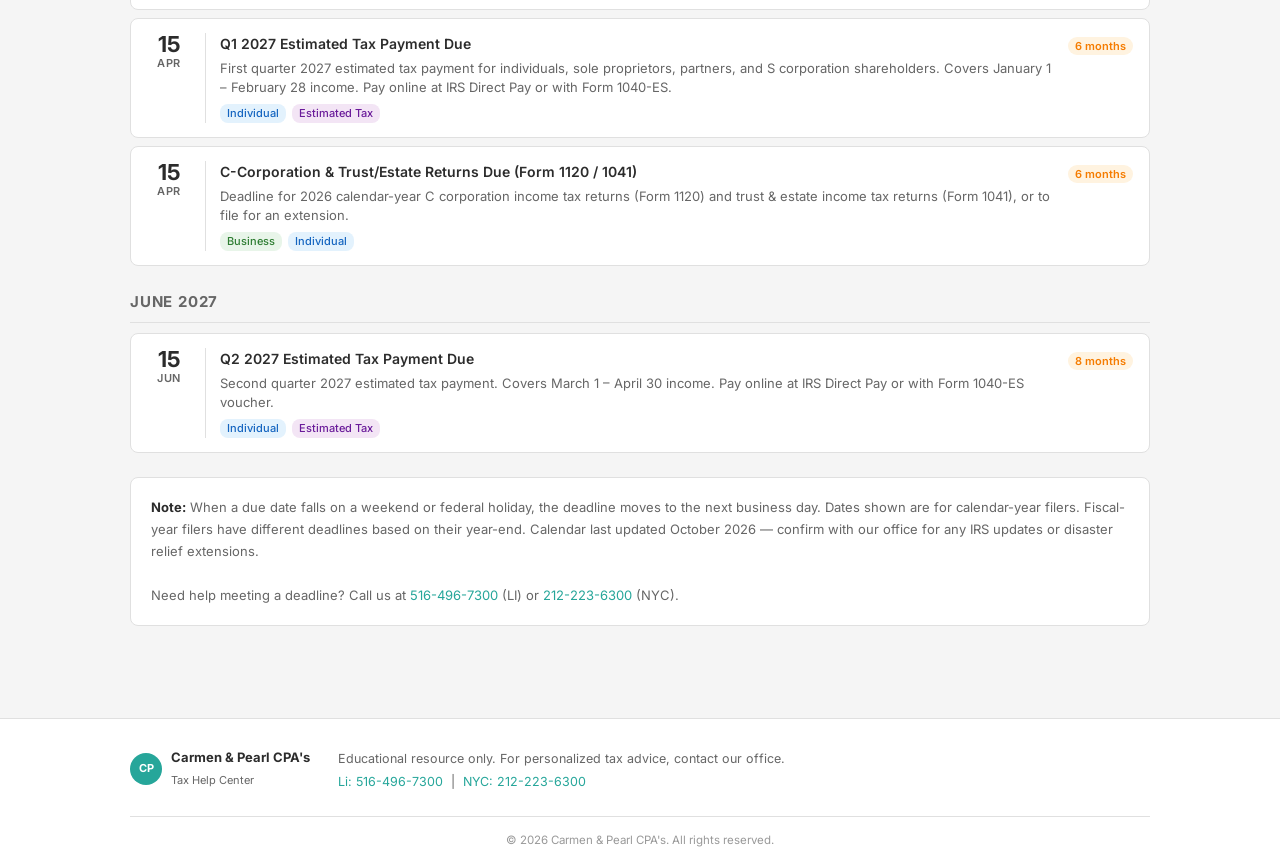
==== commit cc3ca58b: "Refresh deadlines for Oct 2026 - Jun 2027 season" ====
--- a/deadlines.html
+++ b/deadlines.html
@@ -20,8 +20,8 @@
         <a href="deadlines.html" class="nav-link" style="background:var(--primary-light);color:var(--primary-dark);border-color:var(--primary)"><svg width="16" height="16" viewBox="0 0 24 24" fill="none" stroke="currentColor" stroke-width="2"><rect x="3" y="4" width="18" height="18" rx="2"/><line x1="16" y1="2" x2="16" y2="6"/><line x1="8" y1="2" x2="8" y2="6"/><line x1="3" y1="10" x2="21" y2="10"/></svg> Deadlines</a>
       </nav>
       <div class="header-phones">
-        <a href="tel:5164967300" class="phone-link"><svg width="14" height="14" viewBox="0 0 24 24" fill="none" stroke="currentColor" stroke-width="2"><path d="M22 16.92v3a2 2 0 01-2.18 2 19.79 19.79 0 01-8.63-3.07A19.5 19.5 0 013.32 12a19.79 19.79 0 01-3.07-8.67A2 2 0 012.23 2h3a2 2 0 012 1.72c.127.96.361 1.903.7 2.81a2 2 0 01-.45 2.11L6.09 9.91a16 16 0 006 6l1.27-1.27a2 2 0 012.11-.45c.907.339 1.85.573 2.81.7A2 2 0 0122 16.92z"/></svg> Li: 516-496-7300</a>
-        <a href="tel:2122236300" class="phone-link"><svg width="14" height="14" viewBox="0 0 24 24" fill="none" stroke="currentColor" stroke-width="2"><path d="M22 16.92v3a2 2 0 01-2.18 2 19.79 19.79 0 01-8.63-3.07A19.5 19.5 0 013.32 12a19.79 19.79 0 01-3.07-8.67A2 2 0 012.23 2h3a2 2 0 012 1.72c.127.96.361 1.903.7 2.81a2 2 0 01-.45 2.11L6.09 9.91a16 16 0 006 6l1.27-1.27a2 2 0 012.11-.45c.907.339 1.85.573 2.81.7A2 2 0 0122 16.92z"/></svg> NYC: 212-223-6300</a>
+        <a href="tel:5164967300" class="phone-link"><svg width="14" height="14" viewBox="0 0 24 24" fill="none" stroke="currentColor" stroke-width="2"><path d="M22 16.92v3a2 2 0 01-2.18 2 19.79 19.79 0 01-8.63-3.07A19.5 19.5 0 013.32 12a19.79 19.79 0 013.32-8.67A2 2 0 012.23 2h3a2 2 0 012 1.72c.127.96.361 1.903.7 2.81a2 2 0 01-.45 2.11L6.09 9.91a16 16 0 006 6l1.27-1.27a2 2 0 012.11-.45c.907.339 1.85.573 2.81.7A2 2 0 0122 16.92z"/></svg> Li: 516-496-7300</a>
+        <a href="tel:2122236300" class="phone-link"><svg width="14" height="14" viewBox="0 0 24 24" fill="none" stroke="currentColor" stroke-width="2"><path d="M22 16.92v3a2 2 0 01-2.18 2 19.79 19.79 0 01-8.63-3.07A19.5 19.5 0 013.32 12a19.79 19.79 0 013.32-8.67A2 2 0 012.23 2h3a2 2 0 012 1.72c.127.96.361 1.903.7 2.81a2 2 0 01-.45 2.11L6.09 9.91a16 16 0 006 6l1.27-1.27a2 2 0 012.11-.45c.907.339 1.85.573 2.81.7A2 2 0 0122 16.92z"/></svg> NYC: 212-223-6300</a>
       </div>
     </div>
   </header>
@@ -31,7 +31,7 @@
       <div class="breadcrumb"><a href="index.html">Home</a> <span>›</span> Tax Deadline Calendar</div>
       <div class="page-hero-icon"><svg width="26" height="26" viewBox="0 0 24 24" fill="none" stroke="currentColor" stroke-width="1.8"><rect x="3" y="4" width="18" height="18" rx="2"/><line x1="16" y1="2" x2="16" y2="6"/><line x1="8" y1="2" x2="8" y2="6"/><line x1="3" y1="10" x2="21" y2="10"/></svg></div>
       <h1>Tax Deadline Calendar</h1>
-      <p>Key filing dates for individuals, businesses, and estimated payments — 2026</p>
+      <p>Key filing dates for individuals, businesses, and estimated payments — October 2026 through June 2027</p>
     </div>
   </div>
 
@@ -44,180 +44,10 @@
         <button class="filter-btn" onclick="filterDeadlines('business', this)">Business</button>
         <button class="filter-btn" onclick="filterDeadlines('estimated', this)">Estimated Tax</button>
         <button class="filter-btn" onclick="filterDeadlines('payroll', this)">Payroll</button>
-        <button class="filter-btn" onclick="filterDeadlines('retirement', this)">Retirement Plans</button>
         <button class="filter-btn" onclick="filterDeadlines('nonprofit', this)">Nonprofits</button>
         <button class="filter-btn" onclick="filterDeadlines('international', this)">International</button>
       </div>
 
-      <!-- MAY 2026 -->
-      <div class="deadlines-month">
-        <h2>May 2026</h2>
-
-        <div class="full-deadline-card">
-          <div class="fdl-date"><div class="fdl-day">15</div><div class="fdl-month">May</div></div>
-          <div class="fdl-divider"></div>
-          <div class="fdl-content">
-            <h3>Tax-Exempt Organization Returns (Form 990)</h3>
-            <p>Annual information return for calendar-year tax-exempt organizations (nonprofits, charities, social clubs). File Form 990, 990-EZ, or 990-N depending on gross receipts. Extension available via Form 8868 (automatic 6-month extension to November 16).</p>
-            <div class="fdl-tags">
-              <span class="fdl-tag nonprofit">Nonprofit</span>
-            </div>
-          </div>
-          <div class="fdl-urgency"><span class="deadline-badge urgent">1 week</span></div>
-        </div>
-
-        <div class="full-deadline-card">
-          <div class="fdl-date"><div class="fdl-day">15</div><div class="fdl-month">May</div></div>
-          <div class="fdl-divider"></div>
-          <div class="fdl-content">
-            <h3>Private Foundation Returns (Form 990-PF)</h3>
-            <p>Annual return for private foundations. Due the 15th day of the 5th month after the end of the organization's tax year. Extension available via Form 8868.</p>
-            <div class="fdl-tags">
-              <span class="fdl-tag nonprofit">Nonprofit</span>
-            </div>
-          </div>
-          <div class="fdl-urgency"><span class="deadline-badge urgent">1 week</span></div>
-        </div>
-      </div>
-
-      <!-- JUNE 2026 -->
-      <div class="deadlines-month">
-        <h2>June 2026</h2>
-
-        <div class="full-deadline-card">
-          <div class="fdl-date"><div class="fdl-day">16</div><div class="fdl-month">Jun</div></div>
-          <div class="fdl-divider"></div>
-          <div class="fdl-content">
-            <h3>Q2 2026 Estimated Tax Payment Due</h3>
-            <p>Second quarter 2026 estimated tax payment for individuals, sole proprietors, partners, and S corporation shareholders. Covers April 1 – May 31 income. Pay online at IRS Direct Pay or with Form 1040-ES.</p>
-            <div class="fdl-tags">
-              <span class="fdl-tag individual">Individual</span>
-              <span class="fdl-tag estimated">Estimated Tax</span>
-            </div>
-          </div>
-          <div class="fdl-urgency"><span class="deadline-badge soon">1 month</span></div>
-        </div>
-
-        <div class="full-deadline-card">
-          <div class="fdl-date"><div class="fdl-day">15</div><div class="fdl-month">Jun</div></div>
-          <div class="fdl-divider"></div>
-          <div class="fdl-content">
-            <h3>U.S. Citizens &amp; Resident Aliens Abroad — Automatic Extension</h3>
-            <p>Taxpayers living and working outside the U.S. on April 15 receive an automatic 2-month extension to file Form 1040 (no form required to claim it). Note: this extends the filing deadline only — tax payments were still due April 15 and interest accrues from that date.</p>
-            <div class="fdl-tags">
-              <span class="fdl-tag individual">Individual</span>
-              <span class="fdl-tag international">International</span>
-            </div>
-          </div>
-          <div class="fdl-urgency"><span class="deadline-badge soon">1 month</span></div>
-        </div>
-
-        <div class="full-deadline-card">
-          <div class="fdl-date"><div class="fdl-day">15</div><div class="fdl-month">Jun</div></div>
-          <div class="fdl-divider"></div>
-          <div class="fdl-content">
-            <h3>Nonresident Alien Return (Form 1040-NR) — No U.S. Withholding</h3>
-            <p>Nonresident aliens with U.S. income not subject to withholding (e.g., business income) must file Form 1040-NR by June 15. Extension available via Form 4868.</p>
-            <div class="fdl-tags">
-              <span class="fdl-tag international">International</span>
-            </div>
-          </div>
-          <div class="fdl-urgency"><span class="deadline-badge soon">1 month</span></div>
-        </div>
-      </div>
-
-      <!-- JULY 2026 -->
-      <div class="deadlines-month">
-        <h2>July 2026</h2>
-
-        <div class="full-deadline-card">
-          <div class="fdl-date"><div class="fdl-day">31</div><div class="fdl-month">Jul</div></div>
-          <div class="fdl-divider"></div>
-          <div class="fdl-content">
-            <h3>Form 941 — Employer's Quarterly Federal Tax Return (Q2 2026)</h3>
-            <p>Employers report wages paid and federal taxes withheld (income tax, Social Security, Medicare) for April–June 2026. Deposit schedule determines whether deposits were already due monthly or semi-weekly. File Form 941 by July 31 regardless.</p>
-            <div class="fdl-tags">
-              <span class="fdl-tag business">Business</span>
-              <span class="fdl-tag payroll">Payroll</span>
-            </div>
-          </div>
-          <div class="fdl-urgency"><span class="deadline-badge warning">2 months</span></div>
-        </div>
-
-        <div class="full-deadline-card">
-          <div class="fdl-date"><div class="fdl-day">31</div><div class="fdl-month">Jul</div></div>
-          <div class="fdl-divider"></div>
-          <div class="fdl-content">
-            <h3>Form 5500 — Annual Return for Employee Benefit Plans</h3>
-            <p>Annual report for pension, 401(k), profit-sharing, and other employee benefit plans with plan years ending December 31. Extension available via Form 5558 (automatic 2.5-month extension). Plans with fewer than 100 participants may file simplified Form 5500-SF.</p>
-            <div class="fdl-tags">
-              <span class="fdl-tag business">Business</span>
-              <span class="fdl-tag retirement">Retirement Plans</span>
-            </div>
-          </div>
-          <div class="fdl-urgency"><span class="deadline-badge warning">2 months</span></div>
-        </div>
-
-        <div class="full-deadline-card">
-          <div class="fdl-date"><div class="fdl-day">31</div><div class="fdl-month">Jul</div></div>
-          <div class="fdl-divider"></div>
-          <div class="fdl-content">
-            <h3>PCORI Fee — Form 720 (Applicable Self-Insured Plans)</h3>
-            <p>Sponsors of applicable self-insured health plans and issuers of specified health insurance policies pay the Patient-Centered Outcomes Research Institute (PCORI) fee. Reported on Form 720, Part II. Fee is $3.22 per covered life for plan years ending in 2024.</p>
-            <div class="fdl-tags">
-              <span class="fdl-tag business">Business</span>
-            </div>
-          </div>
-          <div class="fdl-urgency"><span class="deadline-badge warning">2 months</span></div>
-        </div>
-      </div>
-
-      <!-- SEPTEMBER 2026 -->
-      <div class="deadlines-month">
-        <h2>September 2026</h2>
-
-        <div class="full-deadline-card">
-          <div class="fdl-date"><div class="fdl-day">15</div><div class="fdl-month">Sep</div></div>
-          <div class="fdl-divider"></div>
-          <div class="fdl-content">
-            <h3>Q3 2026 Estimated Tax Payment Due</h3>
-            <p>Third quarter 2026 estimated tax payment. Covers June 1 – August 31 income. Pay online at IRS Direct Pay or with Form 1040-ES voucher.</p>
-            <div class="fdl-tags">
-              <span class="fdl-tag individual">Individual</span>
-              <span class="fdl-tag estimated">Estimated Tax</span>
-            </div>
-          </div>
-          <div class="fdl-urgency"><span class="deadline-badge warning">4 months</span></div>
-        </div>
-
-        <div class="full-deadline-card">
-          <div class="fdl-date"><div class="fdl-day">15</div><div class="fdl-month">Sep</div></div>
-          <div class="fdl-divider"></div>
-          <div class="fdl-content">
-            <h3>Partnership &amp; S-Corporation Extended Returns Due (Form 1065 / 1120-S)</h3>
-            <p>Extended deadline for partnerships (Form 1065) and S corporations (Form 1120-S) that filed for extension in March. K-1s must be provided to partners/shareholders by this date.</p>
-            <div class="fdl-tags">
-              <span class="fdl-tag business">Business</span>
-            </div>
-          </div>
-          <div class="fdl-urgency"><span class="deadline-badge warning">4 months</span></div>
-        </div>
-
-        <div class="full-deadline-card">
-          <div class="fdl-date"><div class="fdl-day">30</div><div class="fdl-month">Sep</div></div>
-          <div class="fdl-divider"></div>
-          <div class="fdl-content">
-            <h3>Trust &amp; Estate Returns Extended Deadline (Form 1041)</h3>
-            <p>Extended deadline for trust and estate income tax returns (Form 1041) for calendar-year filers that filed for a 5.5-month extension in April.</p>
-            <div class="fdl-tags">
-              <span class="fdl-tag individual">Individual</span>
-              <span class="fdl-tag extension">Extension</span>
-            </div>
-          </div>
-          <div class="fdl-urgency"><span class="deadline-badge warning">4 months</span></div>
-        </div>
-      </div>
-
       <!-- OCTOBER 2026 -->
       <div class="deadlines-month">
         <h2>October 2026</h2>
@@ -233,7 +63,7 @@
               <span class="fdl-tag extension">Extension</span>
             </div>
           </div>
-          <div class="fdl-urgency"><span class="deadline-badge warning">5 months</span></div>
+          <div class="fdl-urgency"><span class="deadline-badge urgent">4 days</span></div>
         </div>
 
         <div class="full-deadline-card">
@@ -247,7 +77,7 @@
               <span class="fdl-tag extension">Extension</span>
             </div>
           </div>
-          <div class="fdl-urgency"><span class="deadline-badge warning">5 months</span></div>
+          <div class="fdl-urgency"><span class="deadline-badge urgent">4 days</span></div>
         </div>
 
         <div class="full-deadline-card">
@@ -262,7 +92,26 @@
               <span class="fdl-tag extension">Extension</span>
             </div>
           </div>
-          <div class="fdl-urgency"><span class="deadline-badge warning">5 months</span></div>
+          <div class="fdl-urgency"><span class="deadline-badge urgent">4 days</span></div>
+        </div>
+      </div>
+
+      <!-- NOVEMBER 2026 -->
+      <div class="deadlines-month">
+        <h2>November 2026</h2>
+
+        <div class="full-deadline-card">
+          <div class="fdl-date"><div class="fdl-day">16</div><div class="fdl-month">Nov</div></div>
+          <div class="fdl-divider"></div>
+          <div class="fdl-content">
+            <h3>Tax-Exempt Organization Extended Returns Due (Form 990)</h3>
+            <p>Extended deadline for calendar-year tax-exempt organizations that filed Form 8868 in May (November 15 falls on a Sunday, so the deadline moves to Monday, November 16). File Form 990, 990-EZ, or 990-N depending on gross receipts.</p>
+            <div class="fdl-tags">
+              <span class="fdl-tag nonprofit">Nonprofit</span>
+              <span class="fdl-tag extension">Extension</span>
+            </div>
+          </div>
+          <div class="fdl-urgency"><span class="deadline-badge soon">5 weeks</span></div>
         </div>
       </div>
 
@@ -275,13 +124,13 @@
           <div class="fdl-divider"></div>
           <div class="fdl-content">
             <h3>Q4 2026 Estimated Tax Payment Due</h3>
-            <p>Fourth and final quarter 2026 estimated tax payment. Covers September 1 – December 31 income. Alternatively, you can skip this payment if you file your full 2026 tax return and pay any balance due by January 31, 2027.</p>
+            <p>Fourth and final quarter 2026 estimated tax payment. Covers September 1 – December 31 income. Pay online at IRS Direct Pay or with Form 1040-ES voucher.</p>
             <div class="fdl-tags">
               <span class="fdl-tag individual">Individual</span>
               <span class="fdl-tag estimated">Estimated Tax</span>
             </div>
           </div>
-          <div class="fdl-urgency"><span class="deadline-badge warning">8 months</span></div>
+          <div class="fdl-urgency"><span class="deadline-badge warning">3 months</span></div>
         </div>
 
         <div class="full-deadline-card">
@@ -295,13 +144,96 @@
               <span class="fdl-tag payroll">Payroll</span>
             </div>
           </div>
+          <div class="fdl-urgency"><span class="deadline-badge warning">3 months</span></div>
+        </div>
+      </div>
+
+      <!-- MARCH 2027 -->
+      <div class="deadlines-month">
+        <h2>March 2027</h2>
+
+        <div class="full-deadline-card">
+          <div class="fdl-date"><div class="fdl-day">15</div><div class="fdl-month">Mar</div></div>
+          <div class="fdl-divider"></div>
+          <div class="fdl-content">
+            <h3>Partnership &amp; S-Corporation Returns Due (Form 1065 / 1120-S)</h3>
+            <p>Deadline for 2026 partnership (Form 1065) and S corporation (Form 1120-S) income tax returns, or to file Form 7004 for an automatic 6-month extension. S corporations must provide K-1s to shareholders by this date.</p>
+            <div class="fdl-tags">
+              <span class="fdl-tag business">Business</span>
+            </div>
+          </div>
+          <div class="fdl-urgency"><span class="deadline-badge warning">5 months</span></div>
+        </div>
+      </div>
+
+      <!-- APRIL 2027 -->
+      <div class="deadlines-month">
+        <h2>April 2027</h2>
+
+        <div class="full-deadline-card">
+          <div class="fdl-date"><div class="fdl-day">15</div><div class="fdl-month">Apr</div></div>
+          <div class="fdl-divider"></div>
+          <div class="fdl-content">
+            <h3>2026 Individual Tax Returns Due (Form 1040)</h3>
+            <p>Deadline to file 2026 individual income tax returns or file Form 4868 for an automatic 6-month extension. Any balance due must be paid by April 15 even if you extend the filing. Also the deadline to make 2026 IRA and Roth IRA contributions.</p>
+            <div class="fdl-tags">
+              <span class="fdl-tag individual">Individual</span>
+            </div>
+          </div>
+          <div class="fdl-urgency"><span class="deadline-badge warning">6 months</span></div>
+        </div>
+
+        <div class="full-deadline-card">
+          <div class="fdl-date"><div class="fdl-day">15</div><div class="fdl-month">Apr</div></div>
+          <div class="fdl-divider"></div>
+          <div class="fdl-content">
+            <h3>Q1 2027 Estimated Tax Payment Due</h3>
+            <p>First quarter 2027 estimated tax payment for individuals, sole proprietors, partners, and S corporation shareholders. Covers January 1 – February 28 income. Pay online at IRS Direct Pay or with Form 1040-ES.</p>
+            <div class="fdl-tags">
+              <span class="fdl-tag individual">Individual</span>
+              <span class="fdl-tag estimated">Estimated Tax</span>
+            </div>
+          </div>
+          <div class="fdl-urgency"><span class="deadline-badge warning">6 months</span></div>
+        </div>
+
+        <div class="full-deadline-card">
+          <div class="fdl-date"><div class="fdl-day">15</div><div class="fdl-month">Apr</div></div>
+          <div class="fdl-divider"></div>
+          <div class="fdl-content">
+            <h3>C-Corporation &amp; Trust/Estate Returns Due (Form 1120 / 1041)</h3>
+            <p>Deadline for 2026 calendar-year C corporation income tax returns (Form 1120) and trust &amp; estate income tax returns (Form 1041), or to file for an extension.</p>
+            <div class="fdl-tags">
+              <span class="fdl-tag business">Business</span>
+              <span class="fdl-tag individual">Individual</span>
+            </div>
+          </div>
+          <div class="fdl-urgency"><span class="deadline-badge warning">6 months</span></div>
+        </div>
+      </div>
+
+      <!-- JUNE 2027 -->
+      <div class="deadlines-month">
+        <h2>June 2027</h2>
+
+        <div class="full-deadline-card">
+          <div class="fdl-date"><div class="fdl-day">15</div><div class="fdl-month">Jun</div></div>
+          <div class="fdl-divider"></div>
+          <div class="fdl-content">
+            <h3>Q2 2027 Estimated Tax Payment Due</h3>
+            <p>Second quarter 2027 estimated tax payment. Covers March 1 – April 30 income. Pay online at IRS Direct Pay or with Form 1040-ES voucher.</p>
+            <div class="fdl-tags">
+              <span class="fdl-tag individual">Individual</span>
+              <span class="fdl-tag estimated">Estimated Tax</span>
+            </div>
+          </div>
           <div class="fdl-urgency"><span class="deadline-badge warning">8 months</span></div>
         </div>
       </div>
 
       <div style="background:var(--white);border:1px solid var(--border);border-radius:var(--radius);padding:18px 20px;margin-top:8px;">
         <p style="font-size:13px;color:var(--text-muted);line-height:1.7">
-          <strong style="color:var(--text)">Note:</strong> When a due date falls on a weekend or federal holiday, the deadline moves to the next business day. Dates shown are for calendar-year filers. Fiscal-year filers have different deadlines based on their year-end. This calendar reflects known 2026 deadlines — confirm with our office for any IRS updates or disaster relief extensions.
+          <strong style="color:var(--text)">Note:</strong> When a due date falls on a weekend or federal holiday, the deadline moves to the next business day. Dates shown are for calendar-year filers. Fiscal-year filers have different deadlines based on their year-end. Calendar last updated October 2026 — confirm with our office for any IRS updates or disaster relief extensions.
           <br><br>
           Need help meeting a deadline? Call us at <a href="tel:5164967300" style="color:var(--primary)">516-496-7300</a> (LI) or <a href="tel:2122236300" style="color:var(--primary)">212-223-6300</a> (NYC).
         </p>
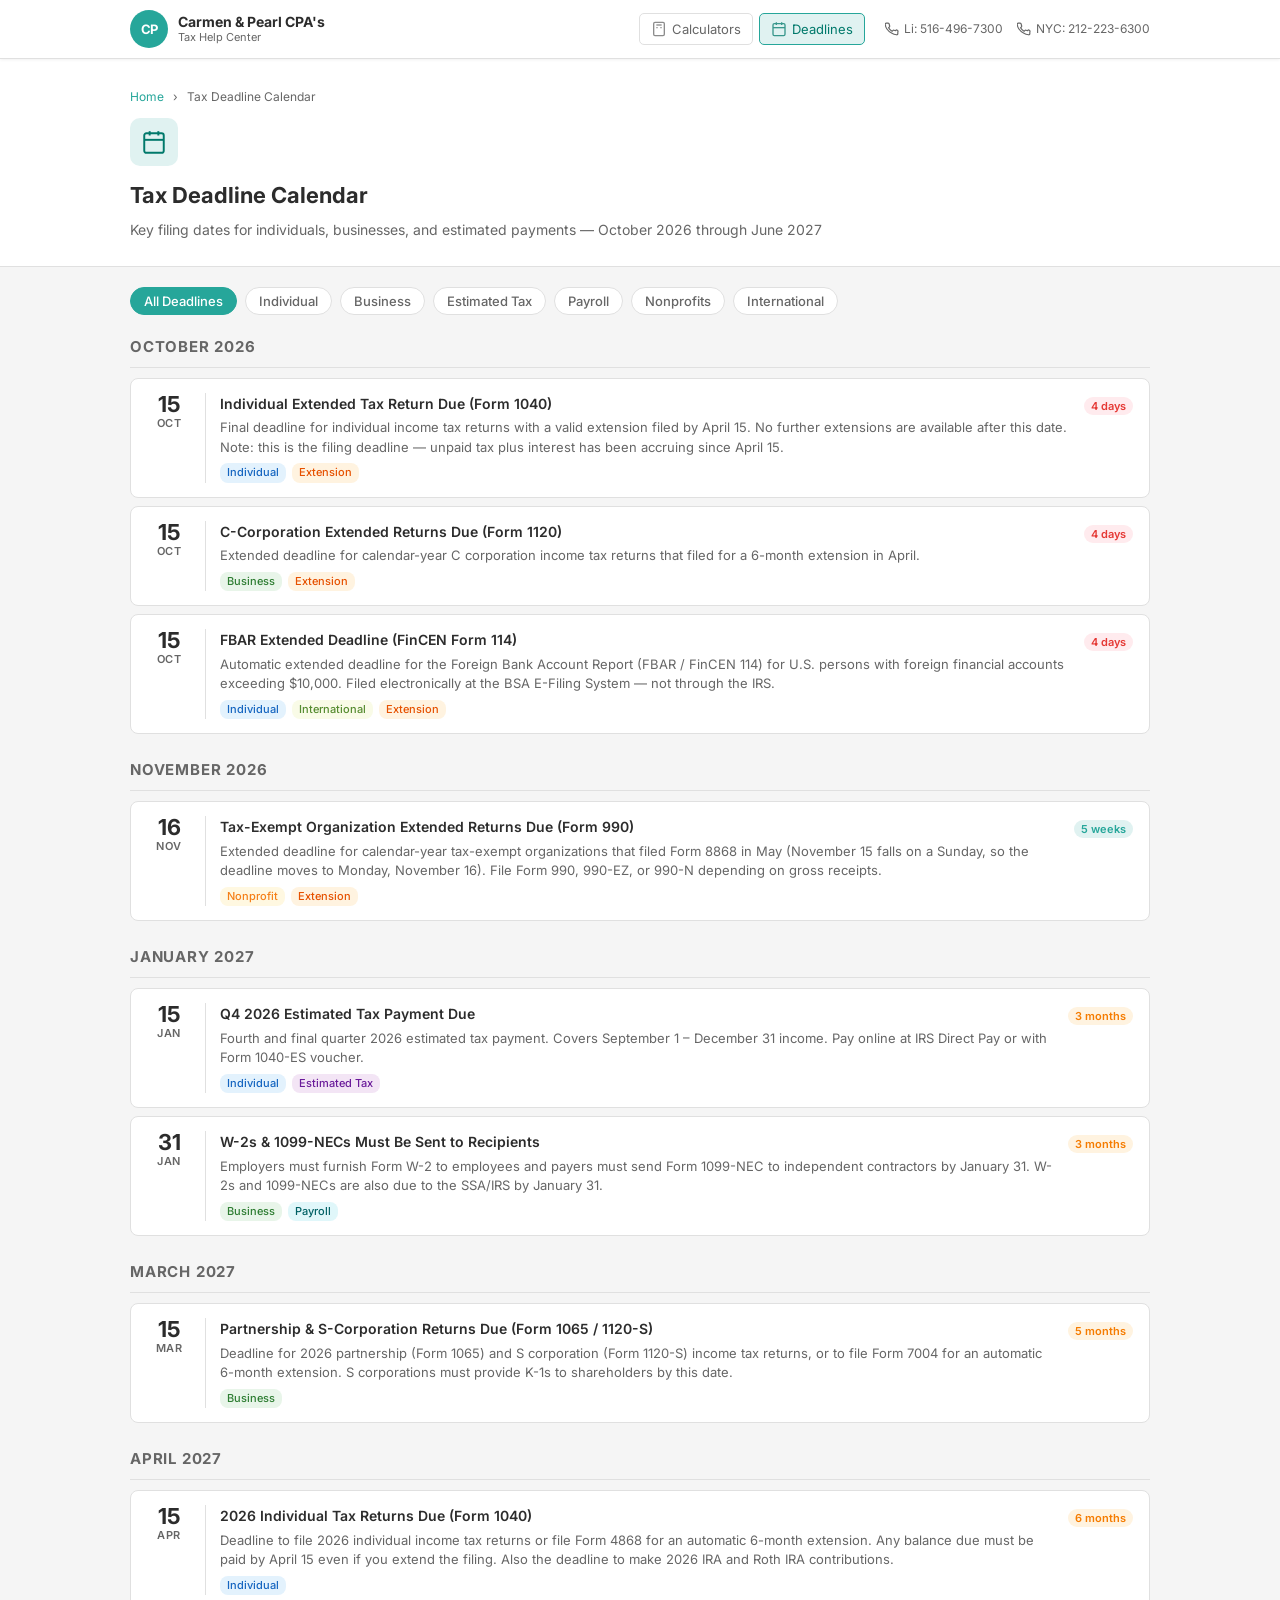
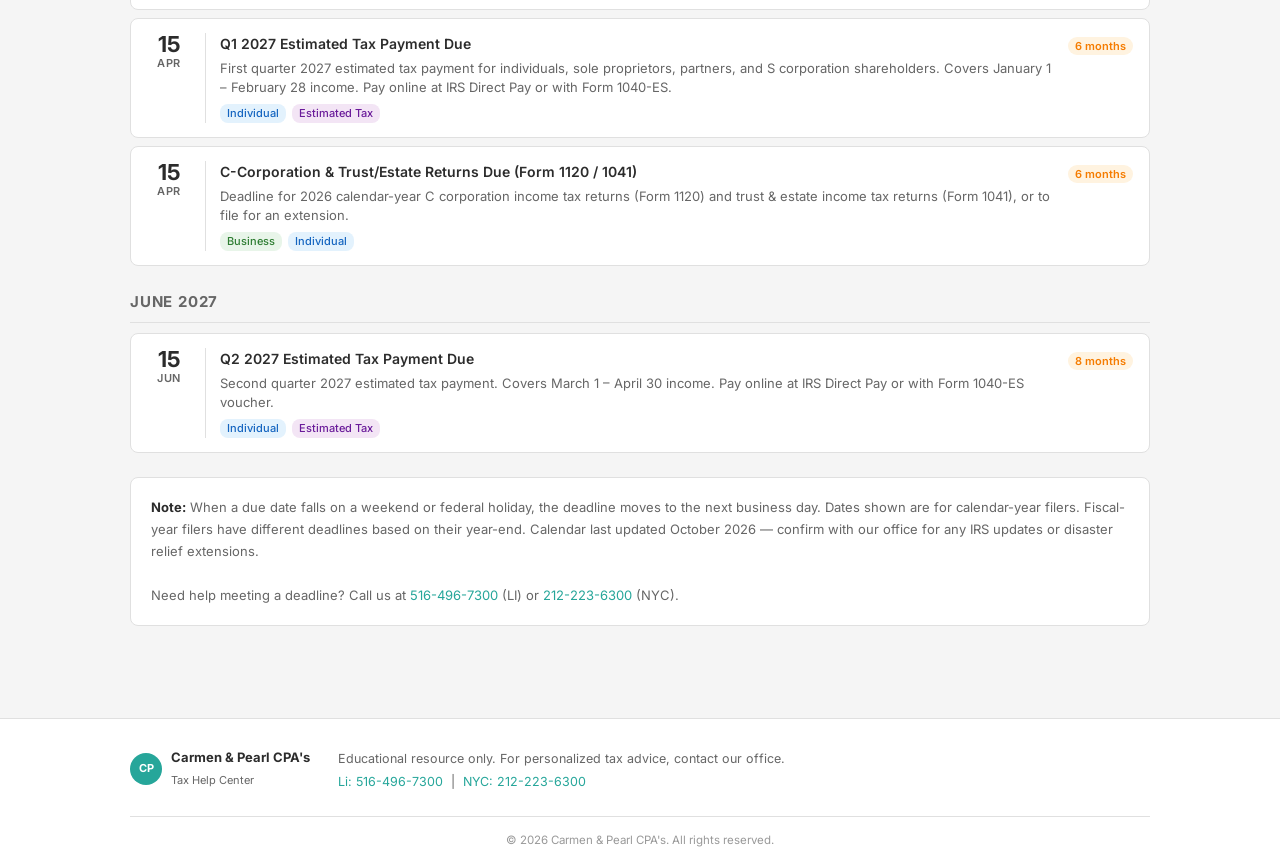
==== commit b9f4feac: "Fix phone icon SVG paths" ====
--- a/deadlines.html
+++ b/deadlines.html
@@ -20,8 +20,8 @@
         <a href="deadlines.html" class="nav-link" style="background:var(--primary-light);color:var(--primary-dark);border-color:var(--primary)"><svg width="16" height="16" viewBox="0 0 24 24" fill="none" stroke="currentColor" stroke-width="2"><rect x="3" y="4" width="18" height="18" rx="2"/><line x1="16" y1="2" x2="16" y2="6"/><line x1="8" y1="2" x2="8" y2="6"/><line x1="3" y1="10" x2="21" y2="10"/></svg> Deadlines</a>
       </nav>
       <div class="header-phones">
-        <a href="tel:5164967300" class="phone-link"><svg width="14" height="14" viewBox="0 0 24 24" fill="none" stroke="currentColor" stroke-width="2"><path d="M22 16.92v3a2 2 0 01-2.18 2 19.79 19.79 0 01-8.63-3.07A19.5 19.5 0 013.32 12a19.79 19.79 0 013.32-8.67A2 2 0 012.23 2h3a2 2 0 012 1.72c.127.96.361 1.903.7 2.81a2 2 0 01-.45 2.11L6.09 9.91a16 16 0 006 6l1.27-1.27a2 2 0 012.11-.45c.907.339 1.85.573 2.81.7A2 2 0 0122 16.92z"/></svg> Li: 516-496-7300</a>
-        <a href="tel:2122236300" class="phone-link"><svg width="14" height="14" viewBox="0 0 24 24" fill="none" stroke="currentColor" stroke-width="2"><path d="M22 16.92v3a2 2 0 01-2.18 2 19.79 19.79 0 01-8.63-3.07A19.5 19.5 0 013.32 12a19.79 19.79 0 013.32-8.67A2 2 0 012.23 2h3a2 2 0 012 1.72c.127.96.361 1.903.7 2.81a2 2 0 01-.45 2.11L6.09 9.91a16 16 0 006 6l1.27-1.27a2 2 0 012.11-.45c.907.339 1.85.573 2.81.7A2 2 0 0122 16.92z"/></svg> NYC: 212-223-6300</a>
+        <a href="tel:5164967300" class="phone-link"><svg width="14" height="14" viewBox="0 0 24 24" fill="none" stroke="currentColor" stroke-width="2"><path d="M22 16.92v3a2 2 0 01-2.18 2 19.79 19.79 0 01-8.63-3.07A19.5 19.5 0 013.32 12a19.79 19.79 0 01-3.07-8.67A2 2 0 012.23 2h3a2 2 0 012 1.72c.127.96.361 1.903.7 2.81a2 2 0 01-.45 2.11L6.09 9.91a16 16 0 006 6l1.27-1.27a2 2 0 012.11-.45c.907.339 1.85.573 2.81.7A2 2 0 0122 16.92z"/></svg> Li: 516-496-7300</a>
+        <a href="tel:2122236300" class="phone-link"><svg width="14" height="14" viewBox="0 0 24 24" fill="none" stroke="currentColor" stroke-width="2"><path d="M22 16.92v3a2 2 0 01-2.18 2 19.79 19.79 0 01-8.63-3.07A19.5 19.5 0 013.32 12a19.79 19.79 0 01-3.07-8.67A2 2 0 012.23 2h3a2 2 0 012 1.72c.127.96.361 1.903.7 2.81a2 2 0 01-.45 2.11L6.09 9.91a16 16 0 006 6l1.27-1.27a2 2 0 012.11-.45c.907.339 1.85.573 2.81.7A2 2 0 0122 16.92z"/></svg> NYC: 212-223-6300</a>
       </div>
     </div>
   </header>
